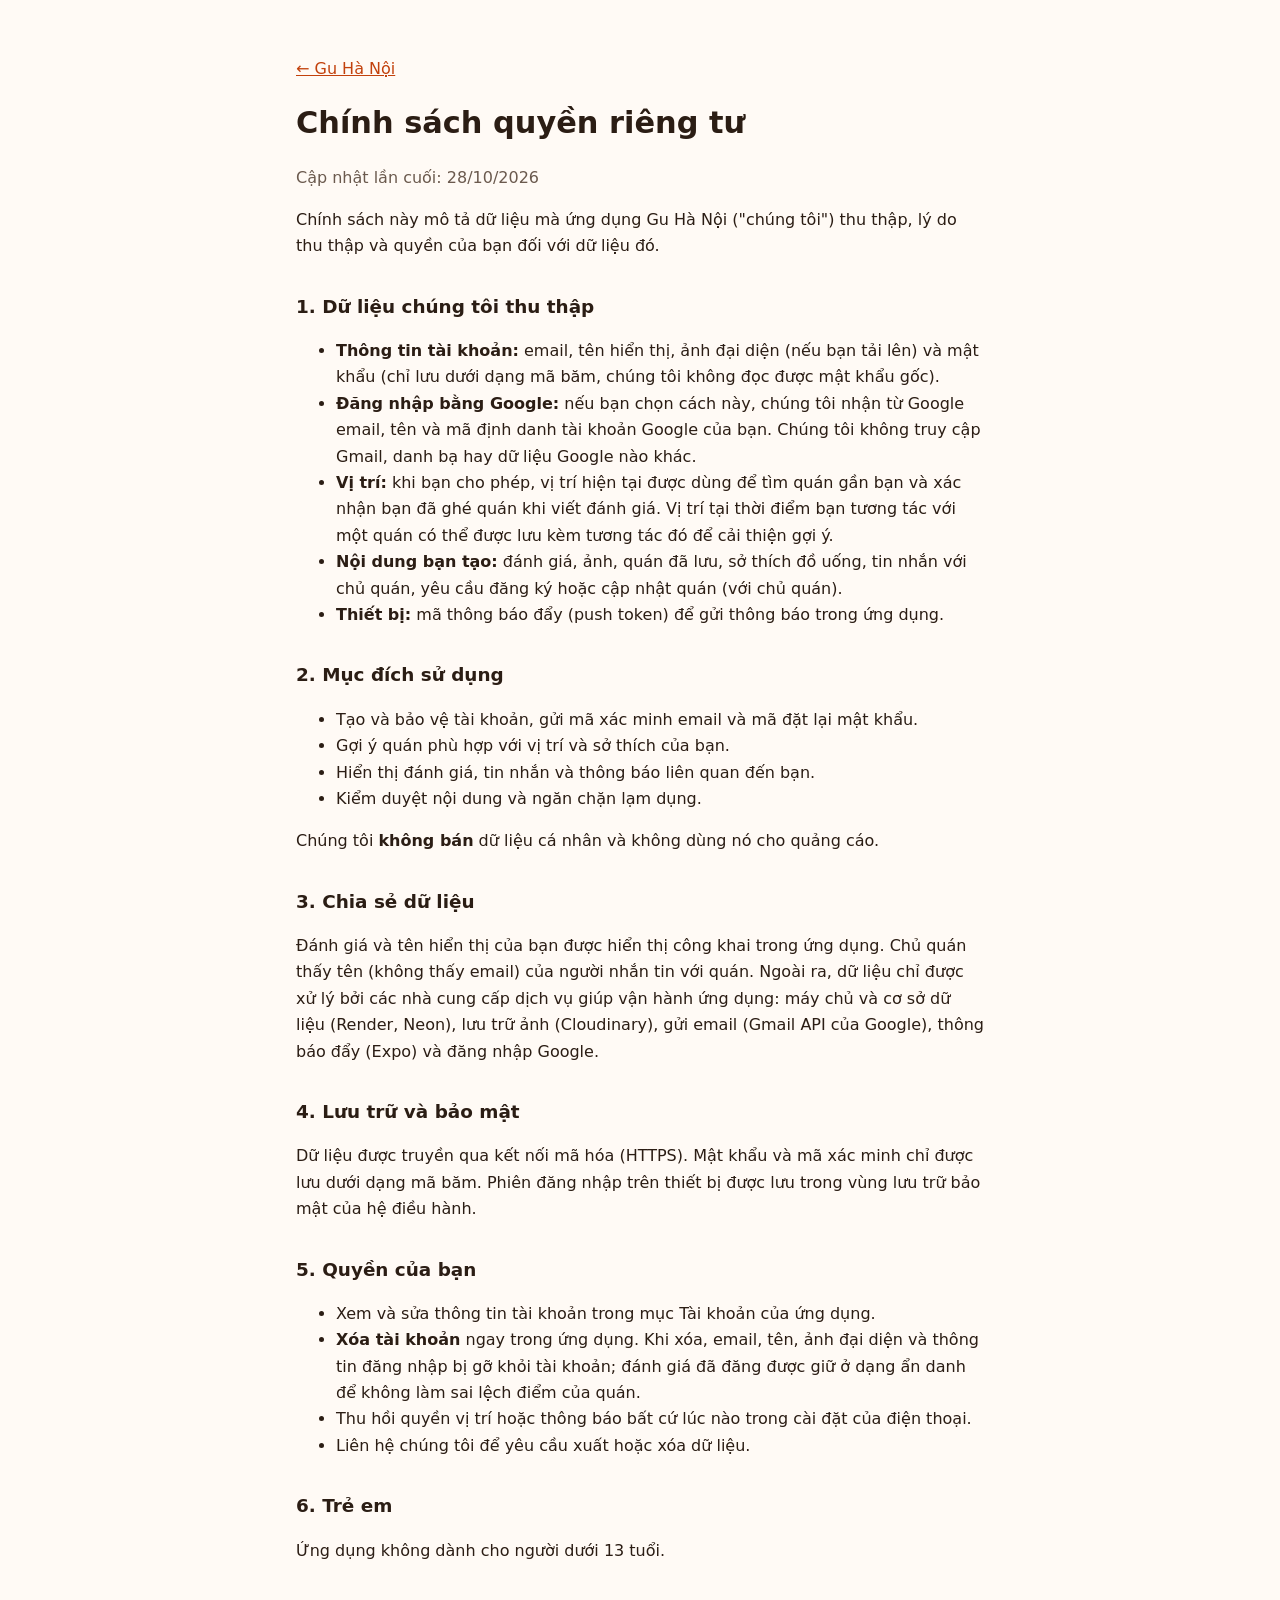
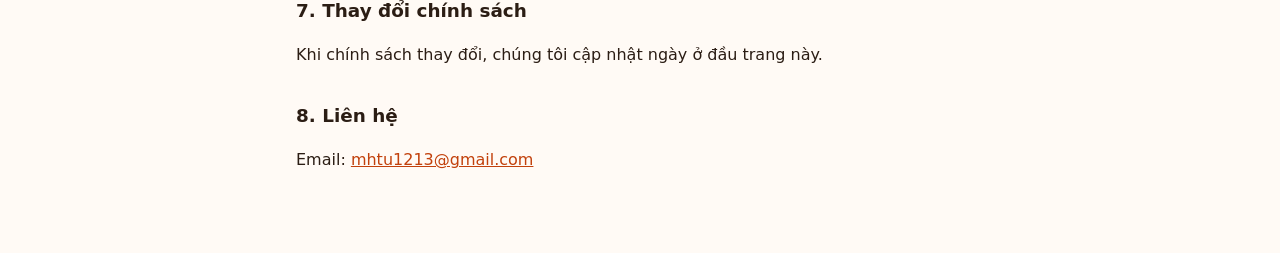
==== privacy.html @ 3b2c7ad6 "Trang chủ và chính sách quyền riêng tư" ====
<!doctype html>
<html lang="vi">
<head>
<meta charset="utf-8"><meta name="viewport" content="width=device-width,initial-scale=1">
<title>Chính sách quyền riêng tư – Gu Hà Nội</title>
<link rel="stylesheet" href="style.css">
</head>
<body><main>
<p><a href="index.html">← Gu Hà Nội</a></p>
<h1>Chính sách quyền riêng tư</h1>
<p class="muted">Cập nhật lần cuối: 28/10/2026</p>

<p>Chính sách này mô tả dữ liệu mà ứng dụng Gu Hà Nội ("chúng tôi") thu thập, lý do thu thập và quyền của bạn đối với dữ liệu đó.</p>

<h2>1. Dữ liệu chúng tôi thu thập</h2>
<ul>
<li><strong>Thông tin tài khoản:</strong> email, tên hiển thị, ảnh đại diện (nếu bạn tải lên) và mật khẩu (chỉ lưu dưới dạng mã băm, chúng tôi không đọc được mật khẩu gốc).</li>
<li><strong>Đăng nhập bằng Google:</strong> nếu bạn chọn cách này, chúng tôi nhận từ Google email, tên và mã định danh tài khoản Google của bạn. Chúng tôi không truy cập Gmail, danh bạ hay dữ liệu Google nào khác.</li>
<li><strong>Vị trí:</strong> khi bạn cho phép, vị trí hiện tại được dùng để tìm quán gần bạn và xác nhận bạn đã ghé quán khi viết đánh giá. Vị trí tại thời điểm bạn tương tác với một quán có thể được lưu kèm tương tác đó để cải thiện gợi ý.</li>
<li><strong>Nội dung bạn tạo:</strong> đánh giá, ảnh, quán đã lưu, sở thích đồ uống, tin nhắn với chủ quán, yêu cầu đăng ký hoặc cập nhật quán (với chủ quán).</li>
<li><strong>Thiết bị:</strong> mã thông báo đẩy (push token) để gửi thông báo trong ứng dụng.</li>
</ul>

<h2>2. Mục đích sử dụng</h2>
<ul>
<li>Tạo và bảo vệ tài khoản, gửi mã xác minh email và mã đặt lại mật khẩu.</li>
<li>Gợi ý quán phù hợp với vị trí và sở thích của bạn.</li>
<li>Hiển thị đánh giá, tin nhắn và thông báo liên quan đến bạn.</li>
<li>Kiểm duyệt nội dung và ngăn chặn lạm dụng.</li>
</ul>
<p>Chúng tôi <strong>không bán</strong> dữ liệu cá nhân và không dùng nó cho quảng cáo.</p>

<h2>3. Chia sẻ dữ liệu</h2>
<p>Đánh giá và tên hiển thị của bạn được hiển thị công khai trong ứng dụng. Chủ quán thấy tên (không thấy email) của người nhắn tin với quán. Ngoài ra, dữ liệu chỉ được xử lý bởi các nhà cung cấp dịch vụ giúp vận hành ứng dụng: máy chủ và cơ sở dữ liệu (Render, Neon), lưu trữ ảnh (Cloudinary), gửi email (Gmail API của Google), thông báo đẩy (Expo) và đăng nhập Google.</p>

<h2>4. Lưu trữ và bảo mật</h2>
<p>Dữ liệu được truyền qua kết nối mã hóa (HTTPS). Mật khẩu và mã xác minh chỉ được lưu dưới dạng mã băm. Phiên đăng nhập trên thiết bị được lưu trong vùng lưu trữ bảo mật của hệ điều hành.</p>

<h2>5. Quyền của bạn</h2>
<ul>
<li>Xem và sửa thông tin tài khoản trong mục Tài khoản của ứng dụng.</li>
<li><strong>Xóa tài khoản</strong> ngay trong ứng dụng. Khi xóa, email, tên, ảnh đại diện và thông tin đăng nhập bị gỡ khỏi tài khoản; đánh giá đã đăng được giữ ở dạng ẩn danh để không làm sai lệch điểm của quán.</li>
<li>Thu hồi quyền vị trí hoặc thông báo bất cứ lúc nào trong cài đặt của điện thoại.</li>
<li>Liên hệ chúng tôi để yêu cầu xuất hoặc xóa dữ liệu.</li>
</ul>

<h2>6. Trẻ em</h2>
<p>Ứng dụng không dành cho người dưới 13 tuổi.</p>

<h2>7. Thay đổi chính sách</h2>
<p>Khi chính sách thay đổi, chúng tôi cập nhật ngày ở đầu trang này.</p>

<h2>8. Liên hệ</h2>
<p>Email: <a href="mailto:mhtu1213@gmail.com">mhtu1213@gmail.com</a></p>
</main></body>
</html>
---- style.css ----
:root{--bg:#fffaf5;--fg:#2b1d14;--muted:#6b5a4e;--accent:#c2410c}
@media (prefers-color-scheme:dark){:root{--bg:#1c1410;--fg:#f5ece4;--muted:#b9a698;--accent:#fb923c}}
*{box-sizing:border-box}
body{margin:0;background:var(--bg);color:var(--fg);font:16px/1.65 system-ui,-apple-system,"Segoe UI",Roboto,sans-serif}
main{max-width:720px;margin:0 auto;padding:40px 16px 64px}
h1{font-size:1.9rem;margin:0 0 4px}h2{font-size:1.15rem;margin:32px 0 8px}
.muted{color:var(--muted)}a{color:var(--accent)}
.logo{width:72px;height:72px;border-radius:16px;display:block;margin-bottom:16px}
footer{margin-top:48px;font-size:.9rem;color:var(--muted)}
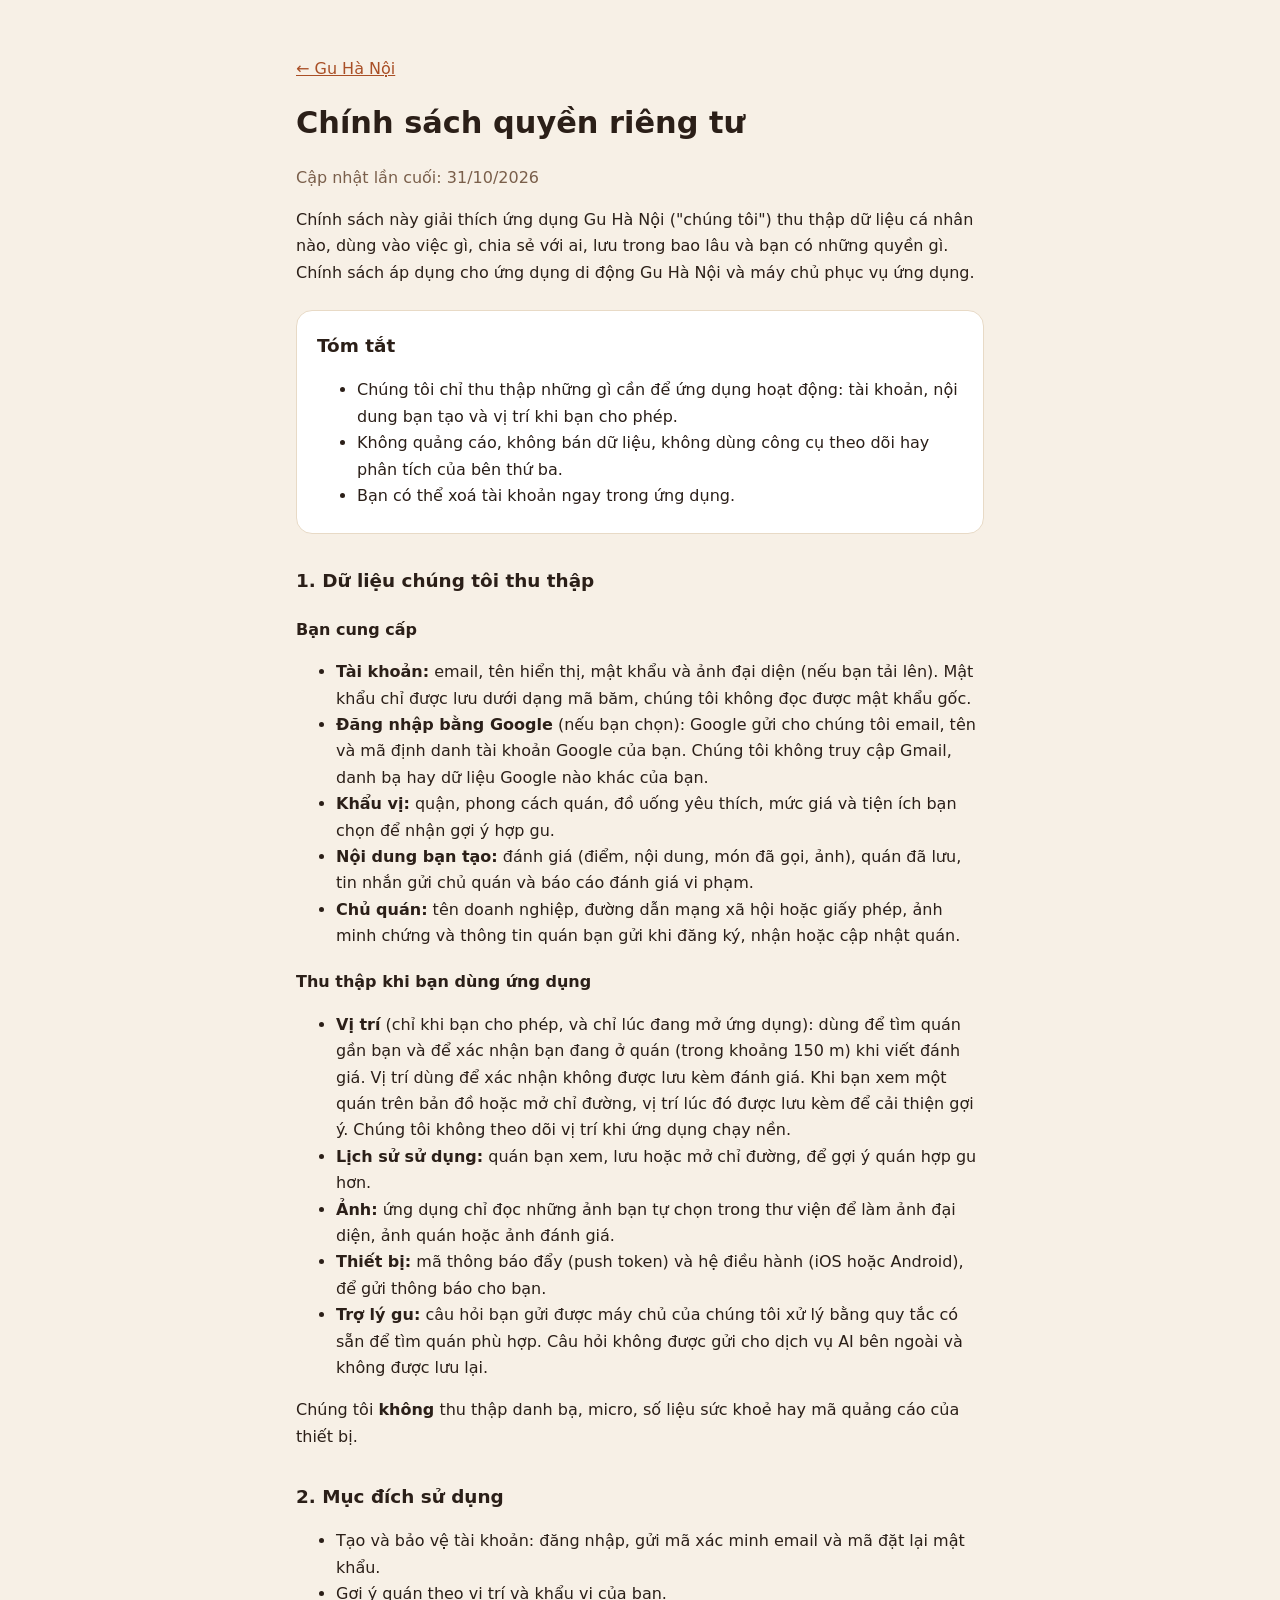
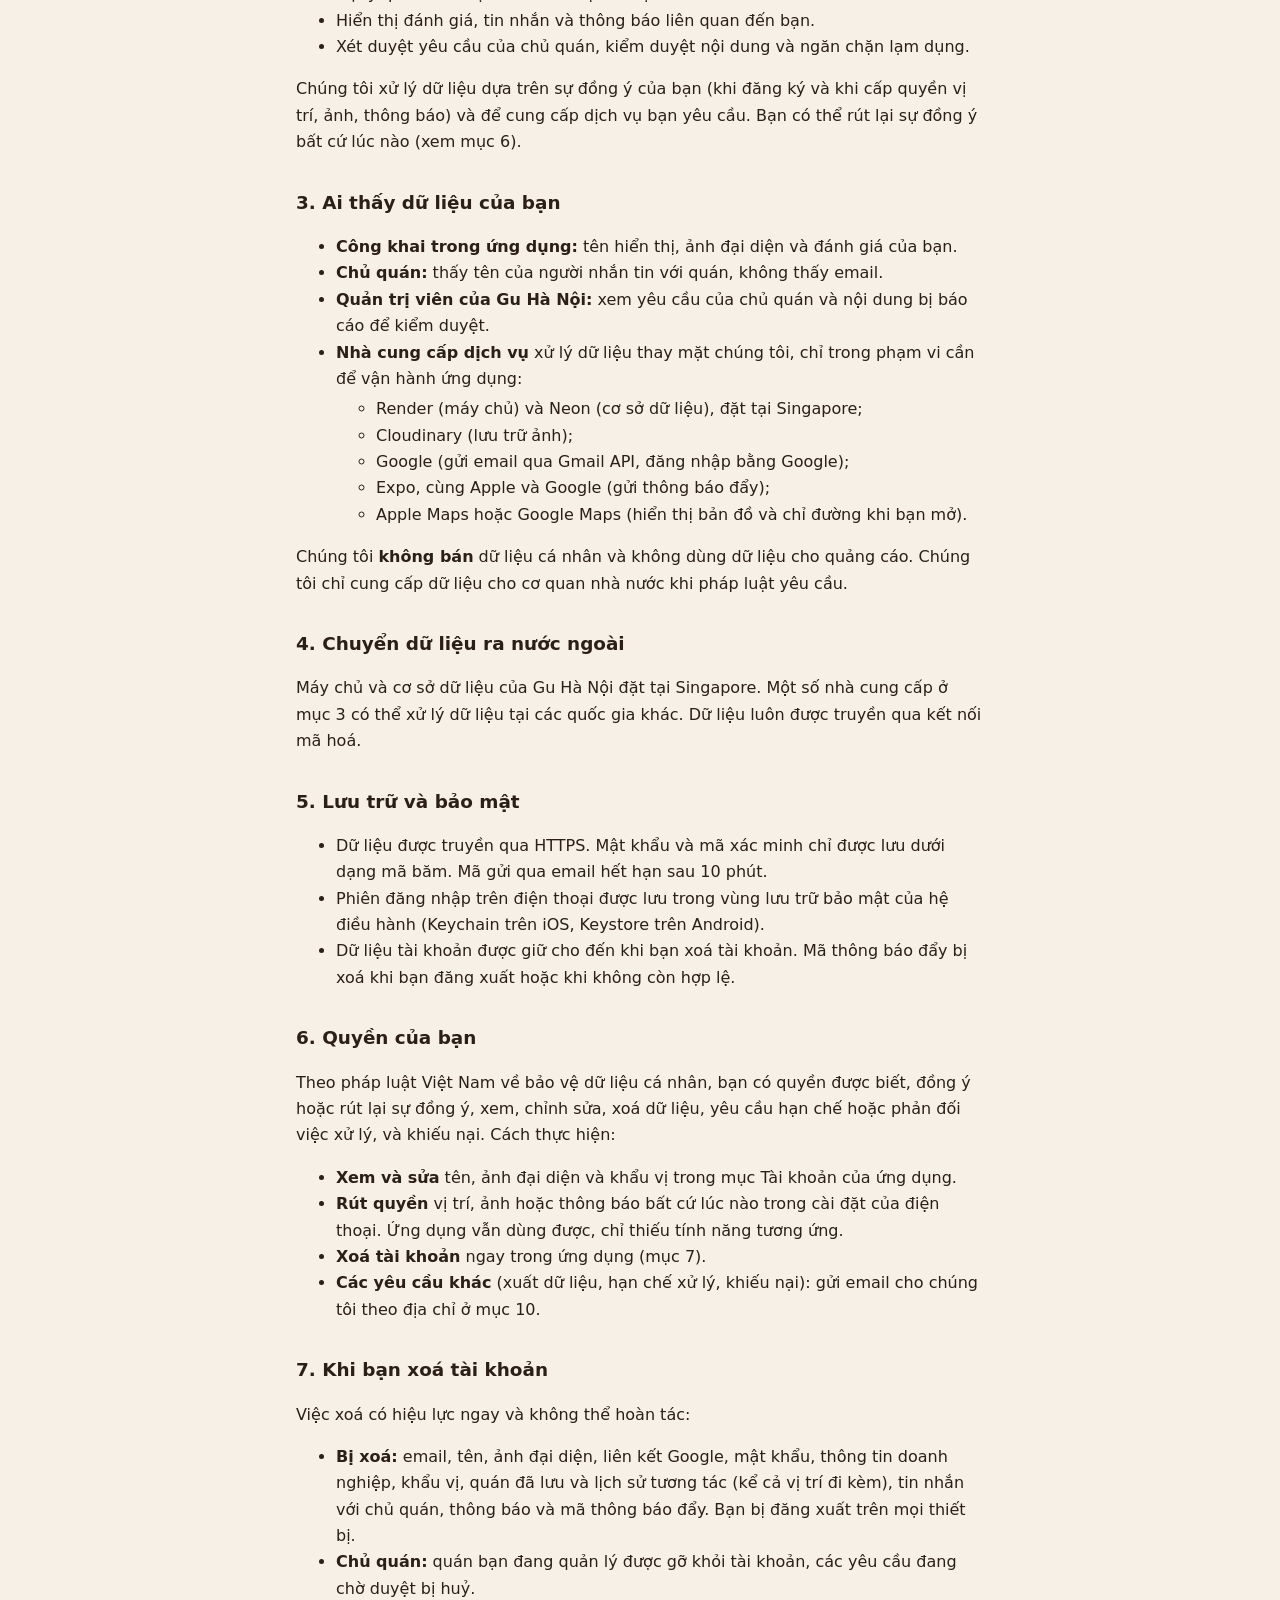
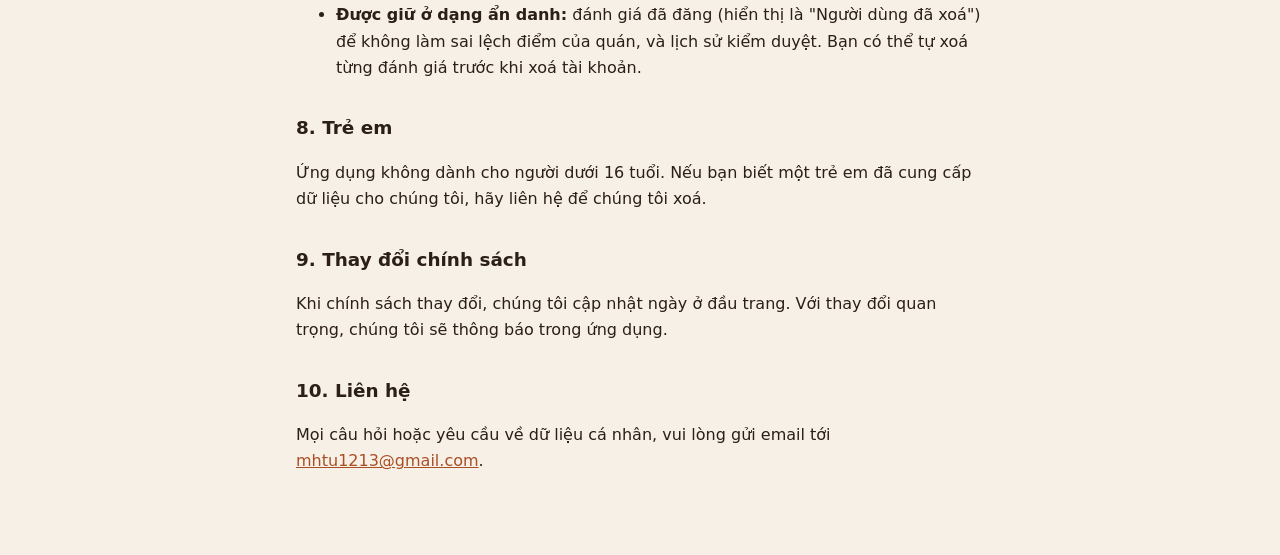
==== commit 5b3409ca: "Viết lại chính sách quyền riêng tư, logo và màu mới - Chính sách khớp với dữ liệu ứng dụng thực sự l" ====
--- a/privacy.html
+++ b/privacy.html
@@ -3,54 +3,104 @@
 <head>
 <meta charset="utf-8"><meta name="viewport" content="width=device-width,initial-scale=1">
 <title>Chính sách quyền riêng tư – Gu Hà Nội</title>
+<meta name="description" content="Gu Hà Nội thu thập dữ liệu gì, dùng để làm gì, chia sẻ với ai và bạn có những quyền gì.">
 <link rel="stylesheet" href="style.css">
 </head>
 <body><main>
 <p><a href="index.html">← Gu Hà Nội</a></p>
 <h1>Chính sách quyền riêng tư</h1>
-<p class="muted">Cập nhật lần cuối: 28/10/2026</p>
+<p class="muted">Cập nhật lần cuối: 31/10/2026</p>
 
-<p>Chính sách này mô tả dữ liệu mà ứng dụng Gu Hà Nội ("chúng tôi") thu thập, lý do thu thập và quyền của bạn đối với dữ liệu đó.</p>
+<p>Chính sách này giải thích ứng dụng Gu Hà Nội ("chúng tôi") thu thập dữ liệu cá nhân nào, dùng vào việc gì, chia sẻ với ai, lưu trong bao lâu và bạn có những quyền gì. Chính sách áp dụng cho ứng dụng di động Gu Hà Nội và máy chủ phục vụ ứng dụng.</p>
+
+<div class="summary">
+<h2>Tóm tắt</h2>
+<ul>
+<li>Chúng tôi chỉ thu thập những gì cần để ứng dụng hoạt động: tài khoản, nội dung bạn tạo và vị trí khi bạn cho phép.</li>
+<li>Không quảng cáo, không bán dữ liệu, không dùng công cụ theo dõi hay phân tích của bên thứ ba.</li>
+<li>Bạn có thể xoá tài khoản ngay trong ứng dụng.</li>
+</ul>
+</div>
 
 <h2>1. Dữ liệu chúng tôi thu thập</h2>
+<h3>Bạn cung cấp</h3>
 <ul>
-<li><strong>Thông tin tài khoản:</strong> email, tên hiển thị, ảnh đại diện (nếu bạn tải lên) và mật khẩu (chỉ lưu dưới dạng mã băm, chúng tôi không đọc được mật khẩu gốc).</li>
-<li><strong>Đăng nhập bằng Google:</strong> nếu bạn chọn cách này, chúng tôi nhận từ Google email, tên và mã định danh tài khoản Google của bạn. Chúng tôi không truy cập Gmail, danh bạ hay dữ liệu Google nào khác.</li>
-<li><strong>Vị trí:</strong> khi bạn cho phép, vị trí hiện tại được dùng để tìm quán gần bạn và xác nhận bạn đã ghé quán khi viết đánh giá. Vị trí tại thời điểm bạn tương tác với một quán có thể được lưu kèm tương tác đó để cải thiện gợi ý.</li>
-<li><strong>Nội dung bạn tạo:</strong> đánh giá, ảnh, quán đã lưu, sở thích đồ uống, tin nhắn với chủ quán, yêu cầu đăng ký hoặc cập nhật quán (với chủ quán).</li>
-<li><strong>Thiết bị:</strong> mã thông báo đẩy (push token) để gửi thông báo trong ứng dụng.</li>
+<li><strong>Tài khoản:</strong> email, tên hiển thị, mật khẩu và ảnh đại diện (nếu bạn tải lên). Mật khẩu chỉ được lưu dưới dạng mã băm, chúng tôi không đọc được mật khẩu gốc.</li>
+<li><strong>Đăng nhập bằng Google</strong> (nếu bạn chọn): Google gửi cho chúng tôi email, tên và mã định danh tài khoản Google của bạn. Chúng tôi không truy cập Gmail, danh bạ hay dữ liệu Google nào khác của bạn.</li>
+<li><strong>Khẩu vị:</strong> quận, phong cách quán, đồ uống yêu thích, mức giá và tiện ích bạn chọn để nhận gợi ý hợp gu.</li>
+<li><strong>Nội dung bạn tạo:</strong> đánh giá (điểm, nội dung, món đã gọi, ảnh), quán đã lưu, tin nhắn gửi chủ quán và báo cáo đánh giá vi phạm.</li>
+<li><strong>Chủ quán:</strong> tên doanh nghiệp, đường dẫn mạng xã hội hoặc giấy phép, ảnh minh chứng và thông tin quán bạn gửi khi đăng ký, nhận hoặc cập nhật quán.</li>
 </ul>
+<h3>Thu thập khi bạn dùng ứng dụng</h3>
+<ul>
+<li><strong>Vị trí</strong> (chỉ khi bạn cho phép, và chỉ lúc đang mở ứng dụng): dùng để tìm quán gần bạn và để xác nhận bạn đang ở quán (trong khoảng 150 m) khi viết đánh giá. Vị trí dùng để xác nhận không được lưu kèm đánh giá. Khi bạn xem một quán trên bản đồ hoặc mở chỉ đường, vị trí lúc đó được lưu kèm để cải thiện gợi ý. Chúng tôi không theo dõi vị trí khi ứng dụng chạy nền.</li>
+<li><strong>Lịch sử sử dụng:</strong> quán bạn xem, lưu hoặc mở chỉ đường, để gợi ý quán hợp gu hơn.</li>
+<li><strong>Ảnh:</strong> ứng dụng chỉ đọc những ảnh bạn tự chọn trong thư viện để làm ảnh đại diện, ảnh quán hoặc ảnh đánh giá.</li>
+<li><strong>Thiết bị:</strong> mã thông báo đẩy (push token) và hệ điều hành (iOS hoặc Android), để gửi thông báo cho bạn.</li>
+<li><strong>Trợ lý gu:</strong> câu hỏi bạn gửi được máy chủ của chúng tôi xử lý bằng quy tắc có sẵn để tìm quán phù hợp. Câu hỏi không được gửi cho dịch vụ AI bên ngoài và không được lưu lại.</li>
+</ul>
+<p>Chúng tôi <strong>không</strong> thu thập danh bạ, micro, số liệu sức khoẻ hay mã quảng cáo của thiết bị.</p>
 
 <h2>2. Mục đích sử dụng</h2>
 <ul>
-<li>Tạo và bảo vệ tài khoản, gửi mã xác minh email và mã đặt lại mật khẩu.</li>
-<li>Gợi ý quán phù hợp với vị trí và sở thích của bạn.</li>
+<li>Tạo và bảo vệ tài khoản: đăng nhập, gửi mã xác minh email và mã đặt lại mật khẩu.</li>
+<li>Gợi ý quán theo vị trí và khẩu vị của bạn.</li>
 <li>Hiển thị đánh giá, tin nhắn và thông báo liên quan đến bạn.</li>
-<li>Kiểm duyệt nội dung và ngăn chặn lạm dụng.</li>
+<li>Xét duyệt yêu cầu của chủ quán, kiểm duyệt nội dung và ngăn chặn lạm dụng.</li>
 </ul>
-<p>Chúng tôi <strong>không bán</strong> dữ liệu cá nhân và không dùng nó cho quảng cáo.</p>
+<p>Chúng tôi xử lý dữ liệu dựa trên sự đồng ý của bạn (khi đăng ký và khi cấp quyền vị trí, ảnh, thông báo) và để cung cấp dịch vụ bạn yêu cầu. Bạn có thể rút lại sự đồng ý bất cứ lúc nào (xem mục 6).</p>
 
-<h2>3. Chia sẻ dữ liệu</h2>
-<p>Đánh giá và tên hiển thị của bạn được hiển thị công khai trong ứng dụng. Chủ quán thấy tên (không thấy email) của người nhắn tin với quán. Ngoài ra, dữ liệu chỉ được xử lý bởi các nhà cung cấp dịch vụ giúp vận hành ứng dụng: máy chủ và cơ sở dữ liệu (Render, Neon), lưu trữ ảnh (Cloudinary), gửi email (Gmail API của Google), thông báo đẩy (Expo) và đăng nhập Google.</p>
+<h2>3. Ai thấy dữ liệu của bạn</h2>
+<ul>
+<li><strong>Công khai trong ứng dụng:</strong> tên hiển thị, ảnh đại diện và đánh giá của bạn.</li>
+<li><strong>Chủ quán:</strong> thấy tên của người nhắn tin với quán, không thấy email.</li>
+<li><strong>Quản trị viên của Gu Hà Nội:</strong> xem yêu cầu của chủ quán và nội dung bị báo cáo để kiểm duyệt.</li>
+<li><strong>Nhà cung cấp dịch vụ</strong> xử lý dữ liệu thay mặt chúng tôi, chỉ trong phạm vi cần để vận hành ứng dụng:
+  <ul>
+  <li>Render (máy chủ) và Neon (cơ sở dữ liệu), đặt tại Singapore;</li>
+  <li>Cloudinary (lưu trữ ảnh);</li>
+  <li>Google (gửi email qua Gmail API, đăng nhập bằng Google);</li>
+  <li>Expo, cùng Apple và Google (gửi thông báo đẩy);</li>
+  <li>Apple Maps hoặc Google Maps (hiển thị bản đồ và chỉ đường khi bạn mở).</li>
+  </ul>
+</li>
+</ul>
+<p>Chúng tôi <strong>không bán</strong> dữ liệu cá nhân và không dùng dữ liệu cho quảng cáo. Chúng tôi chỉ cung cấp dữ liệu cho cơ quan nhà nước khi pháp luật yêu cầu.</p>
 
-<h2>4. Lưu trữ và bảo mật</h2>
-<p>Dữ liệu được truyền qua kết nối mã hóa (HTTPS). Mật khẩu và mã xác minh chỉ được lưu dưới dạng mã băm. Phiên đăng nhập trên thiết bị được lưu trong vùng lưu trữ bảo mật của hệ điều hành.</p>
+<h2>4. Chuyển dữ liệu ra nước ngoài</h2>
+<p>Máy chủ và cơ sở dữ liệu của Gu Hà Nội đặt tại Singapore. Một số nhà cung cấp ở mục 3 có thể xử lý dữ liệu tại các quốc gia khác. Dữ liệu luôn được truyền qua kết nối mã hoá.</p>
 
-<h2>5. Quyền của bạn</h2>
+<h2>5. Lưu trữ và bảo mật</h2>
 <ul>
-<li>Xem và sửa thông tin tài khoản trong mục Tài khoản của ứng dụng.</li>
-<li><strong>Xóa tài khoản</strong> ngay trong ứng dụng. Khi xóa, email, tên, ảnh đại diện và thông tin đăng nhập bị gỡ khỏi tài khoản; đánh giá đã đăng được giữ ở dạng ẩn danh để không làm sai lệch điểm của quán.</li>
-<li>Thu hồi quyền vị trí hoặc thông báo bất cứ lúc nào trong cài đặt của điện thoại.</li>
-<li>Liên hệ chúng tôi để yêu cầu xuất hoặc xóa dữ liệu.</li>
+<li>Dữ liệu được truyền qua HTTPS. Mật khẩu và mã xác minh chỉ được lưu dưới dạng mã băm. Mã gửi qua email hết hạn sau 10 phút.</li>
+<li>Phiên đăng nhập trên điện thoại được lưu trong vùng lưu trữ bảo mật của hệ điều hành (Keychain trên iOS, Keystore trên Android).</li>
+<li>Dữ liệu tài khoản được giữ cho đến khi bạn xoá tài khoản. Mã thông báo đẩy bị xoá khi bạn đăng xuất hoặc khi không còn hợp lệ.</li>
 </ul>
 
-<h2>6. Trẻ em</h2>
-<p>Ứng dụng không dành cho người dưới 13 tuổi.</p>
+<h2>6. Quyền của bạn</h2>
+<p>Theo pháp luật Việt Nam về bảo vệ dữ liệu cá nhân, bạn có quyền được biết, đồng ý hoặc rút lại sự đồng ý, xem, chỉnh sửa, xoá dữ liệu, yêu cầu hạn chế hoặc phản đối việc xử lý, và khiếu nại. Cách thực hiện:</p>
+<ul>
+<li><strong>Xem và sửa</strong> tên, ảnh đại diện và khẩu vị trong mục Tài khoản của ứng dụng.</li>
+<li><strong>Rút quyền</strong> vị trí, ảnh hoặc thông báo bất cứ lúc nào trong cài đặt của điện thoại. Ứng dụng vẫn dùng được, chỉ thiếu tính năng tương ứng.</li>
+<li><strong>Xoá tài khoản</strong> ngay trong ứng dụng (mục 7).</li>
+<li><strong>Các yêu cầu khác</strong> (xuất dữ liệu, hạn chế xử lý, khiếu nại): gửi email cho chúng tôi theo địa chỉ ở mục 10.</li>
+</ul>
 
-<h2>7. Thay đổi chính sách</h2>
-<p>Khi chính sách thay đổi, chúng tôi cập nhật ngày ở đầu trang này.</p>
+<h2>7. Khi bạn xoá tài khoản</h2>
+<p>Việc xoá có hiệu lực ngay và không thể hoàn tác:</p>
+<ul>
+<li><strong>Bị xoá:</strong> email, tên, ảnh đại diện, liên kết Google, mật khẩu, thông tin doanh nghiệp, khẩu vị, quán đã lưu và lịch sử tương tác (kể cả vị trí đi kèm), tin nhắn với chủ quán, thông báo và mã thông báo đẩy. Bạn bị đăng xuất trên mọi thiết bị.</li>
+<li><strong>Chủ quán:</strong> quán bạn đang quản lý được gỡ khỏi tài khoản, các yêu cầu đang chờ duyệt bị huỷ.</li>
+<li><strong>Được giữ ở dạng ẩn danh:</strong> đánh giá đã đăng (hiển thị là "Người dùng đã xoá") để không làm sai lệch điểm của quán, và lịch sử kiểm duyệt. Bạn có thể tự xoá từng đánh giá trước khi xoá tài khoản.</li>
+</ul>
 
-<h2>8. Liên hệ</h2>
-<p>Email: <a href="mailto:mhtu1213@gmail.com">mhtu1213@gmail.com</a></p>
+<h2>8. Trẻ em</h2>
+<p>Ứng dụng không dành cho người dưới 16 tuổi. Nếu bạn biết một trẻ em đã cung cấp dữ liệu cho chúng tôi, hãy liên hệ để chúng tôi xoá.</p>
+
+<h2>9. Thay đổi chính sách</h2>
+<p>Khi chính sách thay đổi, chúng tôi cập nhật ngày ở đầu trang. Với thay đổi quan trọng, chúng tôi sẽ thông báo trong ứng dụng.</p>
+
+<h2>10. Liên hệ</h2>
+<p>Mọi câu hỏi hoặc yêu cầu về dữ liệu cá nhân, vui lòng gửi email tới <a href="mailto:mhtu1213@gmail.com">mhtu1213@gmail.com</a>.</p>
 </main></body>
 </html>
--- a/style.css
+++ b/style.css
@@ -1,9 +1,12 @@
-:root{--bg:#fffaf5;--fg:#2b1d14;--muted:#6b5a4e;--accent:#c2410c}
-@media (prefers-color-scheme:dark){:root{--bg:#1c1410;--fg:#f5ece4;--muted:#b9a698;--accent:#fb923c}}
+:root{--bg:#f7f0e6;--card:#fff;--fg:#2b1f18;--muted:#7a5f4b;--accent:#a94f26;--border:#e8dac6}
+@media (prefers-color-scheme:dark){:root{--bg:#1e140f;--card:#2b1f18;--fg:#f7f0e6;--muted:#c4ad98;--accent:#e08a5c;--border:#3b2a20}}
 *{box-sizing:border-box}
 body{margin:0;background:var(--bg);color:var(--fg);font:16px/1.65 system-ui,-apple-system,"Segoe UI",Roboto,sans-serif}
 main{max-width:720px;margin:0 auto;padding:40px 16px 64px}
-h1{font-size:1.9rem;margin:0 0 4px}h2{font-size:1.15rem;margin:32px 0 8px}
+h1{font-size:1.9rem;margin:0 0 4px}h2{font-size:1.15rem;margin:32px 0 8px}h3{font-size:1rem;margin:20px 0 4px}
 .muted{color:var(--muted)}a{color:var(--accent)}
+ul ul{margin-top:4px}
+.summary{background:var(--card);border:1px solid var(--border);border-radius:16px;padding:4px 20px 8px;margin:24px 0}
+.summary h2{margin-top:16px}
 .logo{width:72px;height:72px;border-radius:16px;display:block;margin-bottom:16px}
 footer{margin-top:48px;font-size:.9rem;color:var(--muted)}
